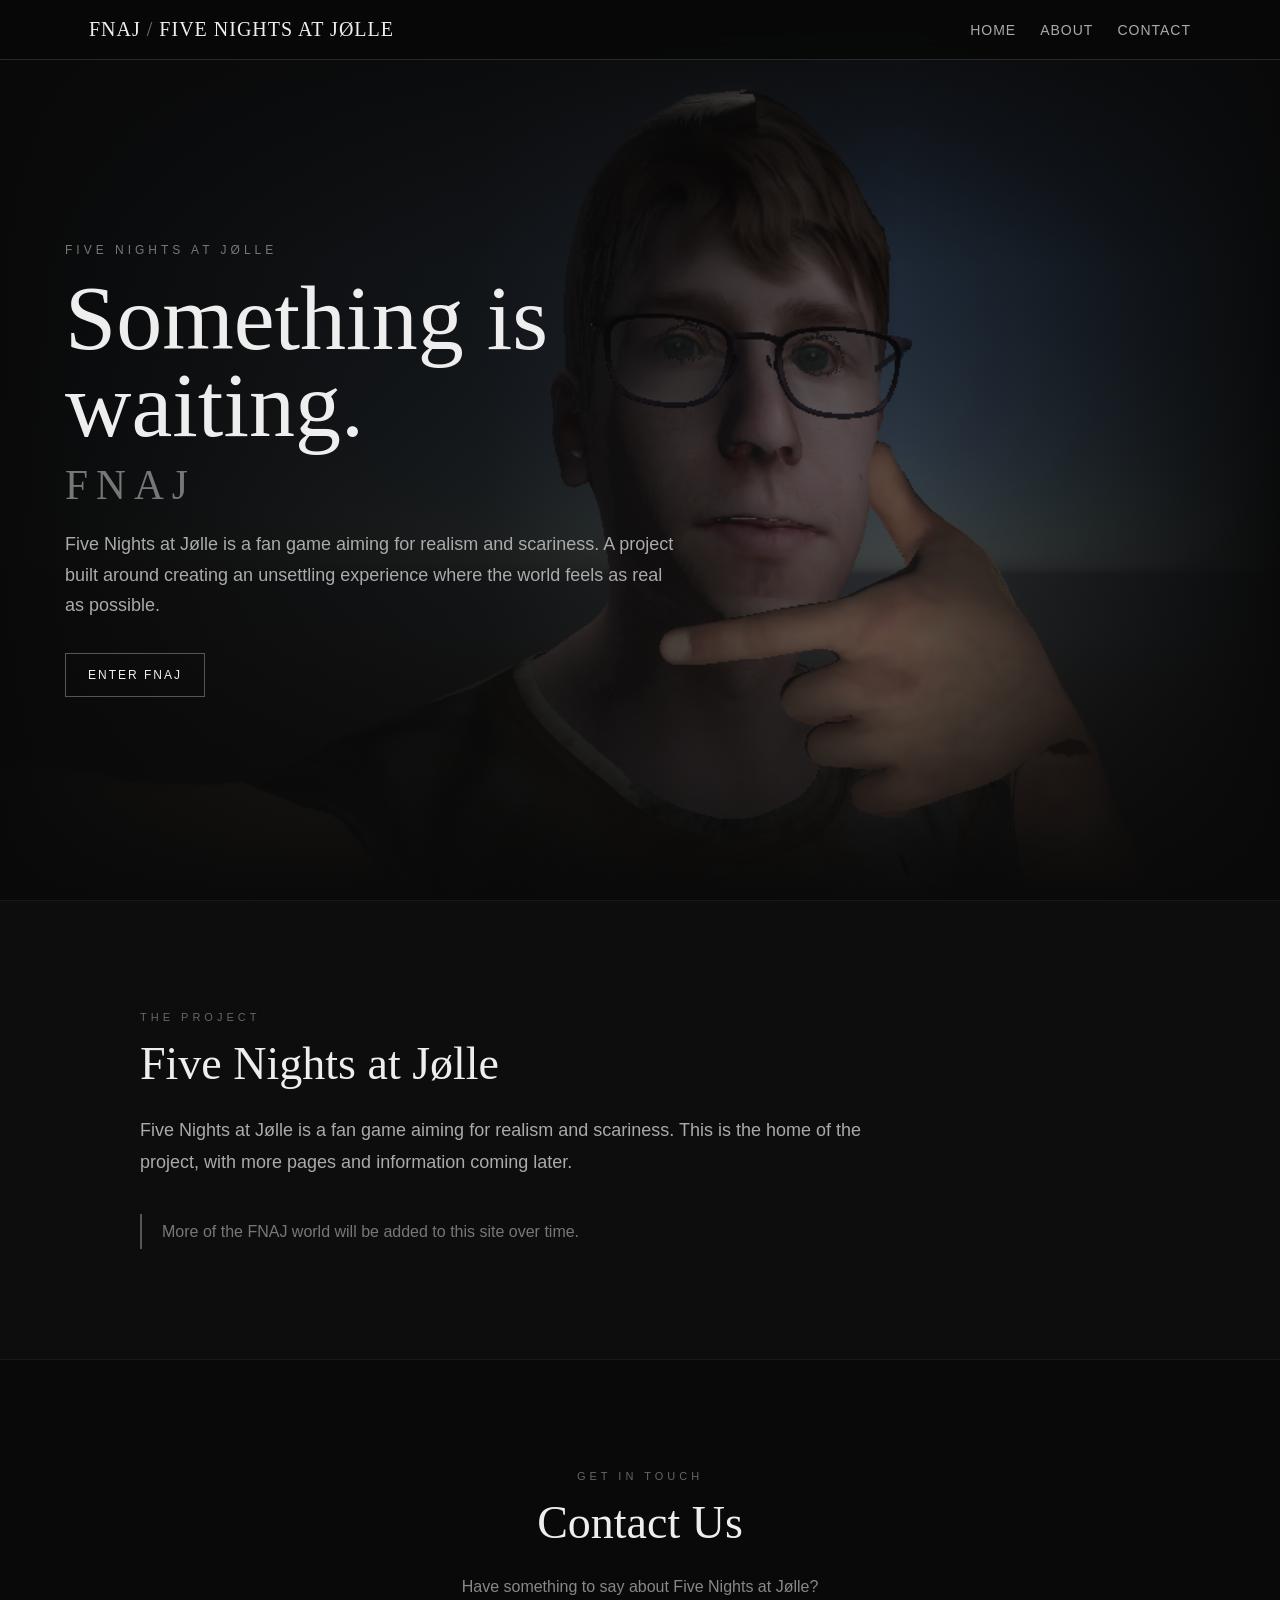
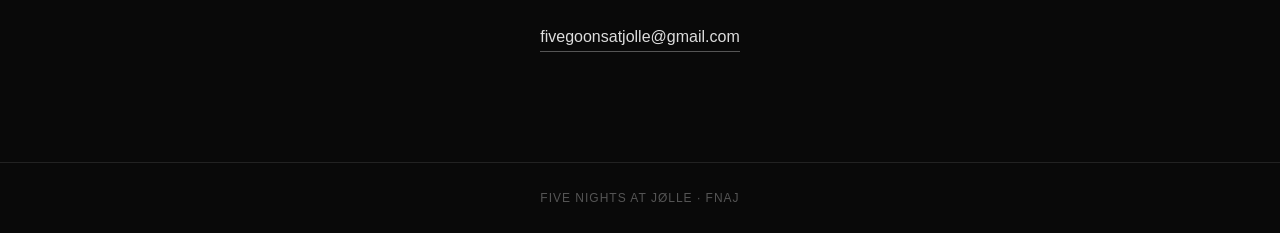
==== index.html @ 57ef349c "Create FNAJ home page" ====
<!DOCTYPE html>
<html lang="en">
<head>
<meta charset="UTF-8">
<meta name="viewport" content="width=device-width, initial-scale=1.0">
<title>Five Nights at Jølle — FNAJ</title>
<style>
*{box-sizing:border-box}
html{scroll-behavior:smooth}
body{margin:0;background:#090909;color:#ddd;font-family:Arial,Helvetica,sans-serif}
header{position:fixed;top:0;left:0;right:0;z-index:10;background:rgba(8,8,8,.92);border-bottom:1px solid #292929;backdrop-filter:blur(10px)}
.nav{max-width:1150px;margin:auto;padding:18px 24px;display:flex;align-items:center;justify-content:space-between;gap:20px}
.logo{font-family:Georgia,serif;font-size:20px;color:#eee;letter-spacing:1px}
.logo span{color:#777}
nav{display:flex;gap:24px}
nav a{color:#aaa;text-decoration:none;font-size:14px;text-transform:uppercase;letter-spacing:1px}
nav a:hover{color:#fff}
.hero{min-height:100vh;display:flex;align-items:center;position:relative;overflow:hidden;padding:110px 24px 70px}
.hero:before{content:"";position:absolute;inset:0;background:linear-gradient(90deg,#090909 0%,rgba(9,9,9,.78) 38%,rgba(9,9,9,.28) 70%,#090909 100%),linear-gradient(0deg,#090909 0%,transparent 30%,transparent 70%,#090909 100%),url("Skjermbilde%202026-09-27%20214933.png") center/cover no-repeat;filter:grayscale(.3);transform:scale(1.02)}
.hero-content{position:relative;z-index:1;max-width:1150px;width:100%;margin:auto}
.eyebrow{font-size:12px;letter-spacing:4px;color:#777;text-transform:uppercase;margin-bottom:18px}
h1{font-family:Georgia,serif;font-size:clamp(48px,8vw,92px);line-height:.95;font-weight:400;margin:0 0 24px;color:#eee;max-width:800px}
h1 span{display:block;color:#777;font-size:.45em;letter-spacing:8px;margin-top:16px}
.hero p{max-width:620px;font-size:18px;line-height:1.7;color:#aaa;margin:0 0 32px}
.button{display:inline-block;border:1px solid #555;color:#eee;text-decoration:none;padding:14px 22px;text-transform:uppercase;letter-spacing:2px;font-size:12px;transition:.2s}
.button:hover{background:#eee;color:#090909}
section{padding:110px 24px}
.container{max-width:1000px;margin:auto}
.section-label{color:#666;text-transform:uppercase;letter-spacing:4px;font-size:11px;margin-bottom:14px}
h2{font-family:Georgia,serif;font-size:46px;font-weight:400;margin:0 0 24px;color:#eee}
.about{background:#0d0d0d;border-top:1px solid #191919;border-bottom:1px solid #191919}
.about p{max-width:760px;color:#aaa;font-size:18px;line-height:1.8}
.note{margin-top:35px;border-left:2px solid #555;padding:4px 0 4px 20px;color:#777;line-height:1.7}
.contact{text-align:center}
.contact p{color:#888;line-height:1.7}
.email{display:inline-block;margin-top:12px;color:#ddd;text-decoration:none;border-bottom:1px solid #555;padding-bottom:5px}
.email:hover{color:#fff;border-color:#fff}
footer{border-top:1px solid #222;padding:28px 24px;color:#555;text-align:center;font-size:12px;letter-spacing:1px}
@media(max-width:700px){
.nav{padding:16px}
nav{gap:12px}
nav a{font-size:10px}
.hero{padding-left:18px;padding-right:18px}
.hero:before{background:linear-gradient(90deg,#090909 0%,rgba(9,9,9,.72) 100%),linear-gradient(0deg,#090909 0%,transparent 45%,#090909 100%),url("Skjermbilde%202026-09-27%20214933.png") center/cover no-repeat}
h2{font-size:38px}
section{padding:80px 20px}
}
</style>
</head>
<body>
<header>
<div class="nav">
<div class="logo">FNAJ <span>/</span> FIVE NIGHTS AT JØLLE</div>
<nav>
<a href="#home">Home</a>
<a href="#about">About</a>
<a href="#contact">Contact</a>
</nav>
</div>
</header>

<main>
<section class="hero" id="home">
<div class="hero-content">
<div class="eyebrow">Five Nights at Jølle</div>
<h1>Something is waiting.<span>FNAJ</span></h1>
<p>Five Nights at Jølle is a fan game aiming for realism and scariness. A project built around creating an unsettling experience where the world feels as real as possible.</p>
<a class="button" href="#about">Enter FNAJ</a>
</div>
</section>

<section class="about" id="about">
<div class="container">
<div class="section-label">The Project</div>
<h2>Five Nights at Jølle</h2>
<p>Five Nights at Jølle is a fan game aiming for realism and scariness. This is the home of the project, with more pages and information coming later.</p>
<div class="note">More of the FNAJ world will be added to this site over time.</div>
</div>
</section>

<section class="contact" id="contact">
<div class="container">
<div class="section-label">Get in touch</div>
<h2>Contact Us</h2>
<p>Have something to say about Five Nights at Jølle?</p>
<a class="email" href="mailto:fivegoonsatjolle@gmail.com">fivegoonsatjolle@gmail.com</a>
</div>
</section>
</main>

<footer>FIVE NIGHTS AT JØLLE · FNAJ</footer>
</body>
</html>
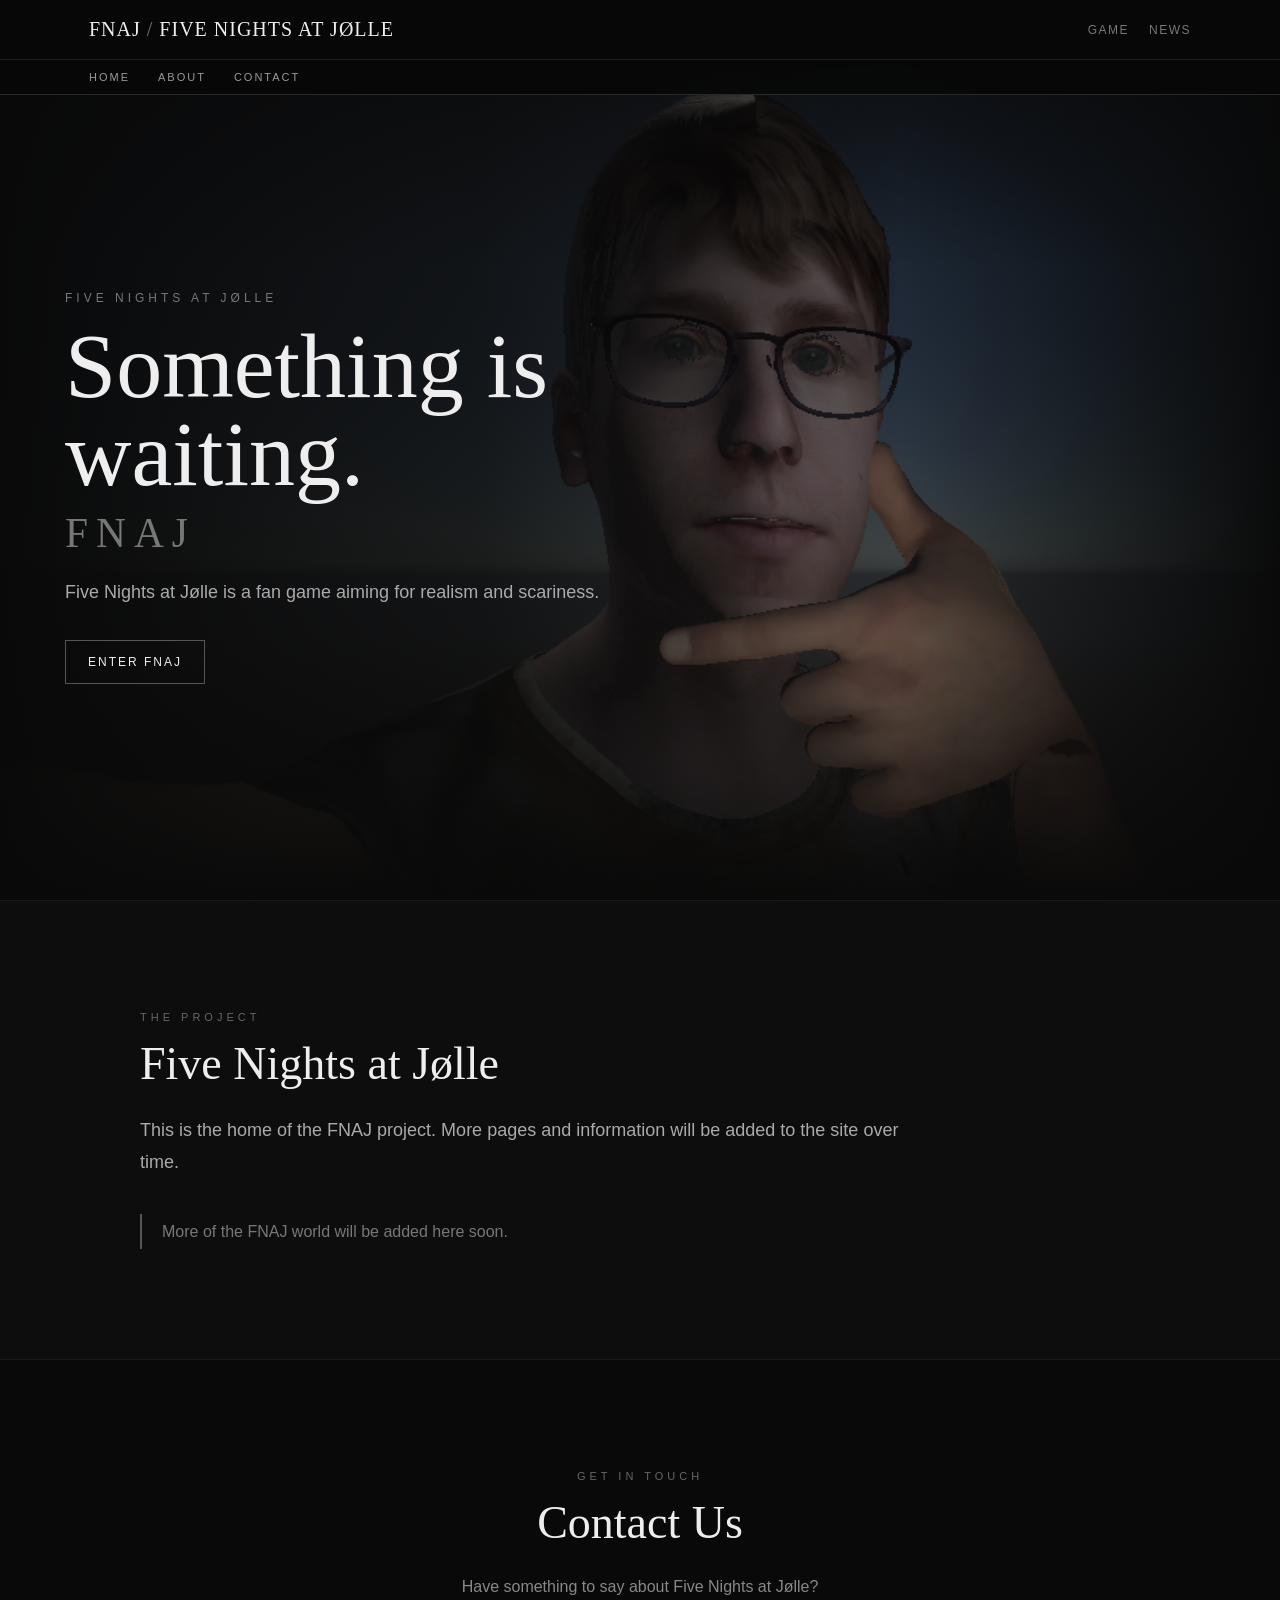
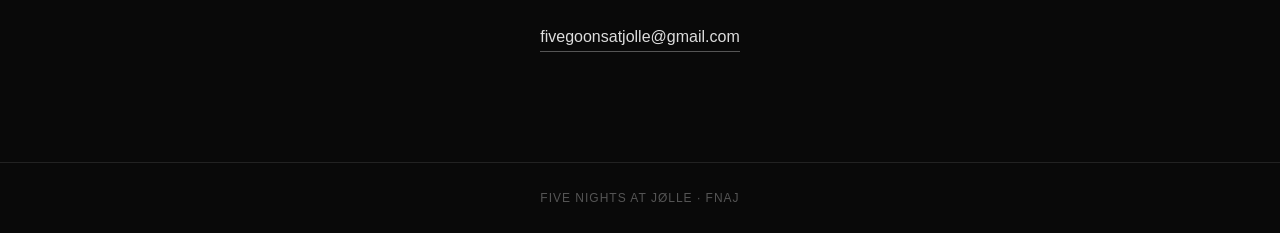
==== commit 1551abf9: "Refine FNAJ navigation and home page" ====
--- a/index.html
+++ b/index.html
@@ -8,14 +8,18 @@
 *{box-sizing:border-box}
 html{scroll-behavior:smooth}
 body{margin:0;background:#090909;color:#ddd;font-family:Arial,Helvetica,sans-serif}
-header{position:fixed;top:0;left:0;right:0;z-index:10;background:rgba(8,8,8,.92);border-bottom:1px solid #292929;backdrop-filter:blur(10px)}
-.nav{max-width:1150px;margin:auto;padding:18px 24px;display:flex;align-items:center;justify-content:space-between;gap:20px}
+header{position:fixed;top:0;left:0;right:0;z-index:10;background:rgba(8,8,8,.94);border-bottom:1px solid #292929;backdrop-filter:blur(10px)}
+.topbar{max-width:1150px;margin:auto;padding:18px 24px;display:flex;align-items:center;justify-content:space-between}
 .logo{font-family:Georgia,serif;font-size:20px;color:#eee;letter-spacing:1px}
 .logo span{color:#777}
-nav{display:flex;gap:24px}
-nav a{color:#aaa;text-decoration:none;font-size:14px;text-transform:uppercase;letter-spacing:1px}
-nav a:hover{color:#fff}
-.hero{min-height:100vh;display:flex;align-items:center;position:relative;overflow:hidden;padding:110px 24px 70px}
+.top-tabs{display:flex;gap:20px}
+.top-tabs a{color:#777;text-decoration:none;font-size:12px;text-transform:uppercase;letter-spacing:1.5px}
+.top-tabs a:hover{color:#ddd}
+.section-nav{border-top:1px solid #1c1c1c}
+.section-nav-inner{max-width:1150px;margin:auto;padding:11px 24px;display:flex;gap:28px}
+.section-nav a{color:#999;text-decoration:none;font-size:11px;text-transform:uppercase;letter-spacing:2px}
+.section-nav a:hover{color:#fff}
+.hero{min-height:100vh;display:flex;align-items:center;position:relative;overflow:hidden;padding:145px 24px 70px}
 .hero:before{content:"";position:absolute;inset:0;background:linear-gradient(90deg,#090909 0%,rgba(9,9,9,.78) 38%,rgba(9,9,9,.28) 70%,#090909 100%),linear-gradient(0deg,#090909 0%,transparent 30%,transparent 70%,#090909 100%),url("Skjermbilde%202026-09-27%20214933.png") center/cover no-repeat;filter:grayscale(.3);transform:scale(1.02)}
 .hero-content{position:relative;z-index:1;max-width:1150px;width:100%;margin:auto}
 .eyebrow{font-size:12px;letter-spacing:4px;color:#777;text-transform:uppercase;margin-bottom:18px}
@@ -37,9 +41,11 @@
 .email:hover{color:#fff;border-color:#fff}
 footer{border-top:1px solid #222;padding:28px 24px;color:#555;text-align:center;font-size:12px;letter-spacing:1px}
 @media(max-width:700px){
-.nav{padding:16px}
-nav{gap:12px}
-nav a{font-size:10px}
+.topbar{padding:16px}
+.top-tabs{gap:12px}
+.top-tabs a{font-size:9px}
+.section-nav-inner{padding:10px 16px;gap:20px;overflow-x:auto}
+.section-nav a{font-size:9px;white-space:nowrap}
 .hero{padding-left:18px;padding-right:18px}
 .hero:before{background:linear-gradient(90deg,#090909 0%,rgba(9,9,9,.72) 100%),linear-gradient(0deg,#090909 0%,transparent 45%,#090909 100%),url("Skjermbilde%202026-09-27%20214933.png") center/cover no-repeat}
 h2{font-size:38px}
@@ -49,13 +55,19 @@
 </head>
 <body>
 <header>
-<div class="nav">
+<div class="topbar">
 <div class="logo">FNAJ <span>/</span> FIVE NIGHTS AT JØLLE</div>
-<nav>
+<div class="top-tabs">
+<a href="#">Game</a>
+<a href="#">News</a>
+</div>
+</div>
+<div class="section-nav">
+<div class="section-nav-inner">
 <a href="#home">Home</a>
 <a href="#about">About</a>
 <a href="#contact">Contact</a>
-</nav>
+</div>
 </div>
 </header>
 
@@ -64,7 +76,7 @@
 <div class="hero-content">
 <div class="eyebrow">Five Nights at Jølle</div>
 <h1>Something is waiting.<span>FNAJ</span></h1>
-<p>Five Nights at Jølle is a fan game aiming for realism and scariness. A project built around creating an unsettling experience where the world feels as real as possible.</p>
+<p>Five Nights at Jølle is a fan game aiming for realism and scariness.</p>
 <a class="button" href="#about">Enter FNAJ</a>
 </div>
 </section>
@@ -73,8 +85,8 @@
 <div class="container">
 <div class="section-label">The Project</div>
 <h2>Five Nights at Jølle</h2>
-<p>Five Nights at Jølle is a fan game aiming for realism and scariness. This is the home of the project, with more pages and information coming later.</p>
-<div class="note">More of the FNAJ world will be added to this site over time.</div>
+<p>This is the home of the FNAJ project. More pages and information will be added to the site over time.</p>
+<div class="note">More of the FNAJ world will be added here soon.</div>
 </div>
 </section>
 
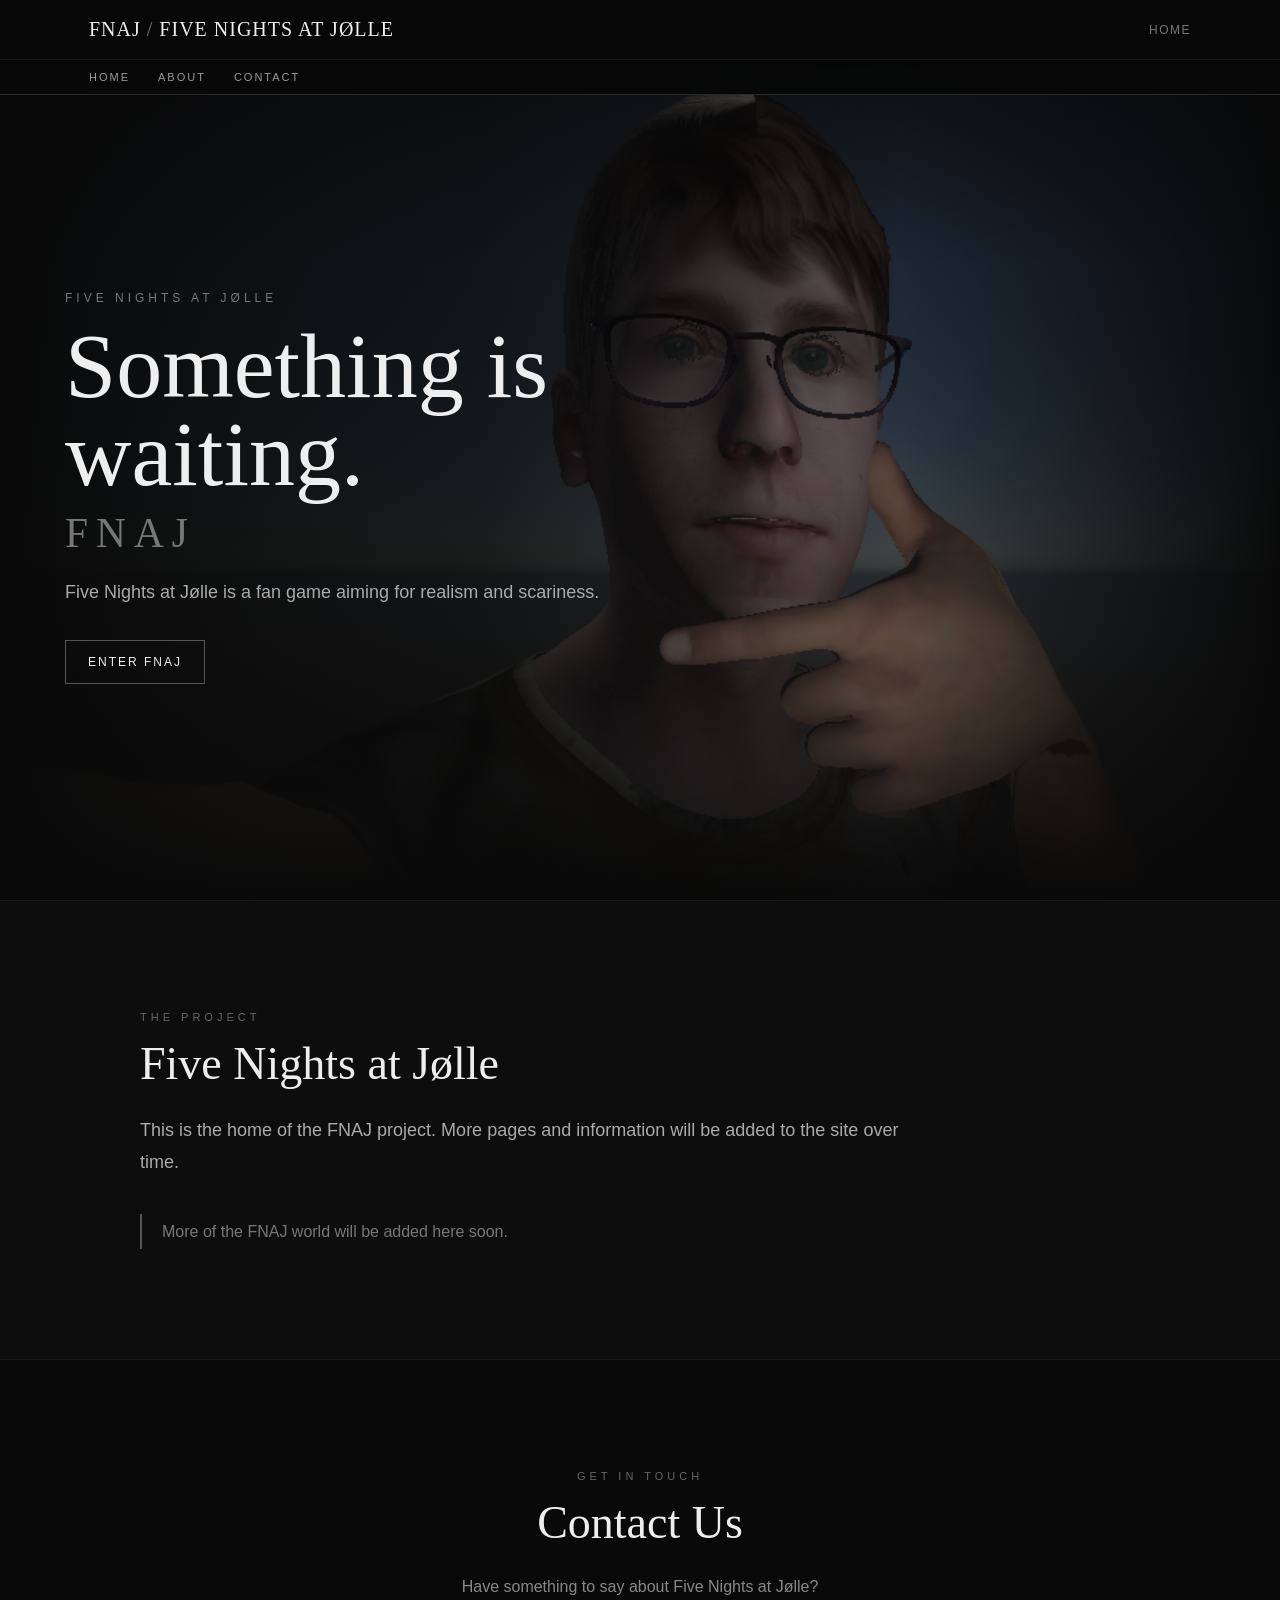
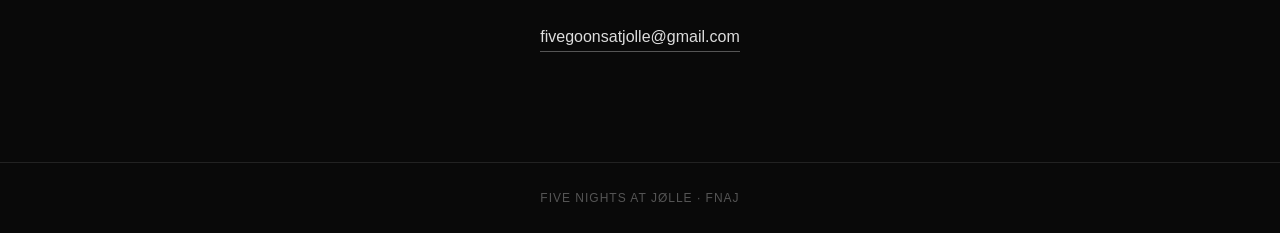
==== commit 4b9d261f: "Simplify top navigation to Home" ====
--- a/index.html
+++ b/index.html
@@ -58,8 +58,7 @@
 <div class="topbar">
 <div class="logo">FNAJ <span>/</span> FIVE NIGHTS AT JØLLE</div>
 <div class="top-tabs">
-<a href="#">Game</a>
-<a href="#">News</a>
+<a href="#home">Home</a>
 </div>
 </div>
 <div class="section-nav">
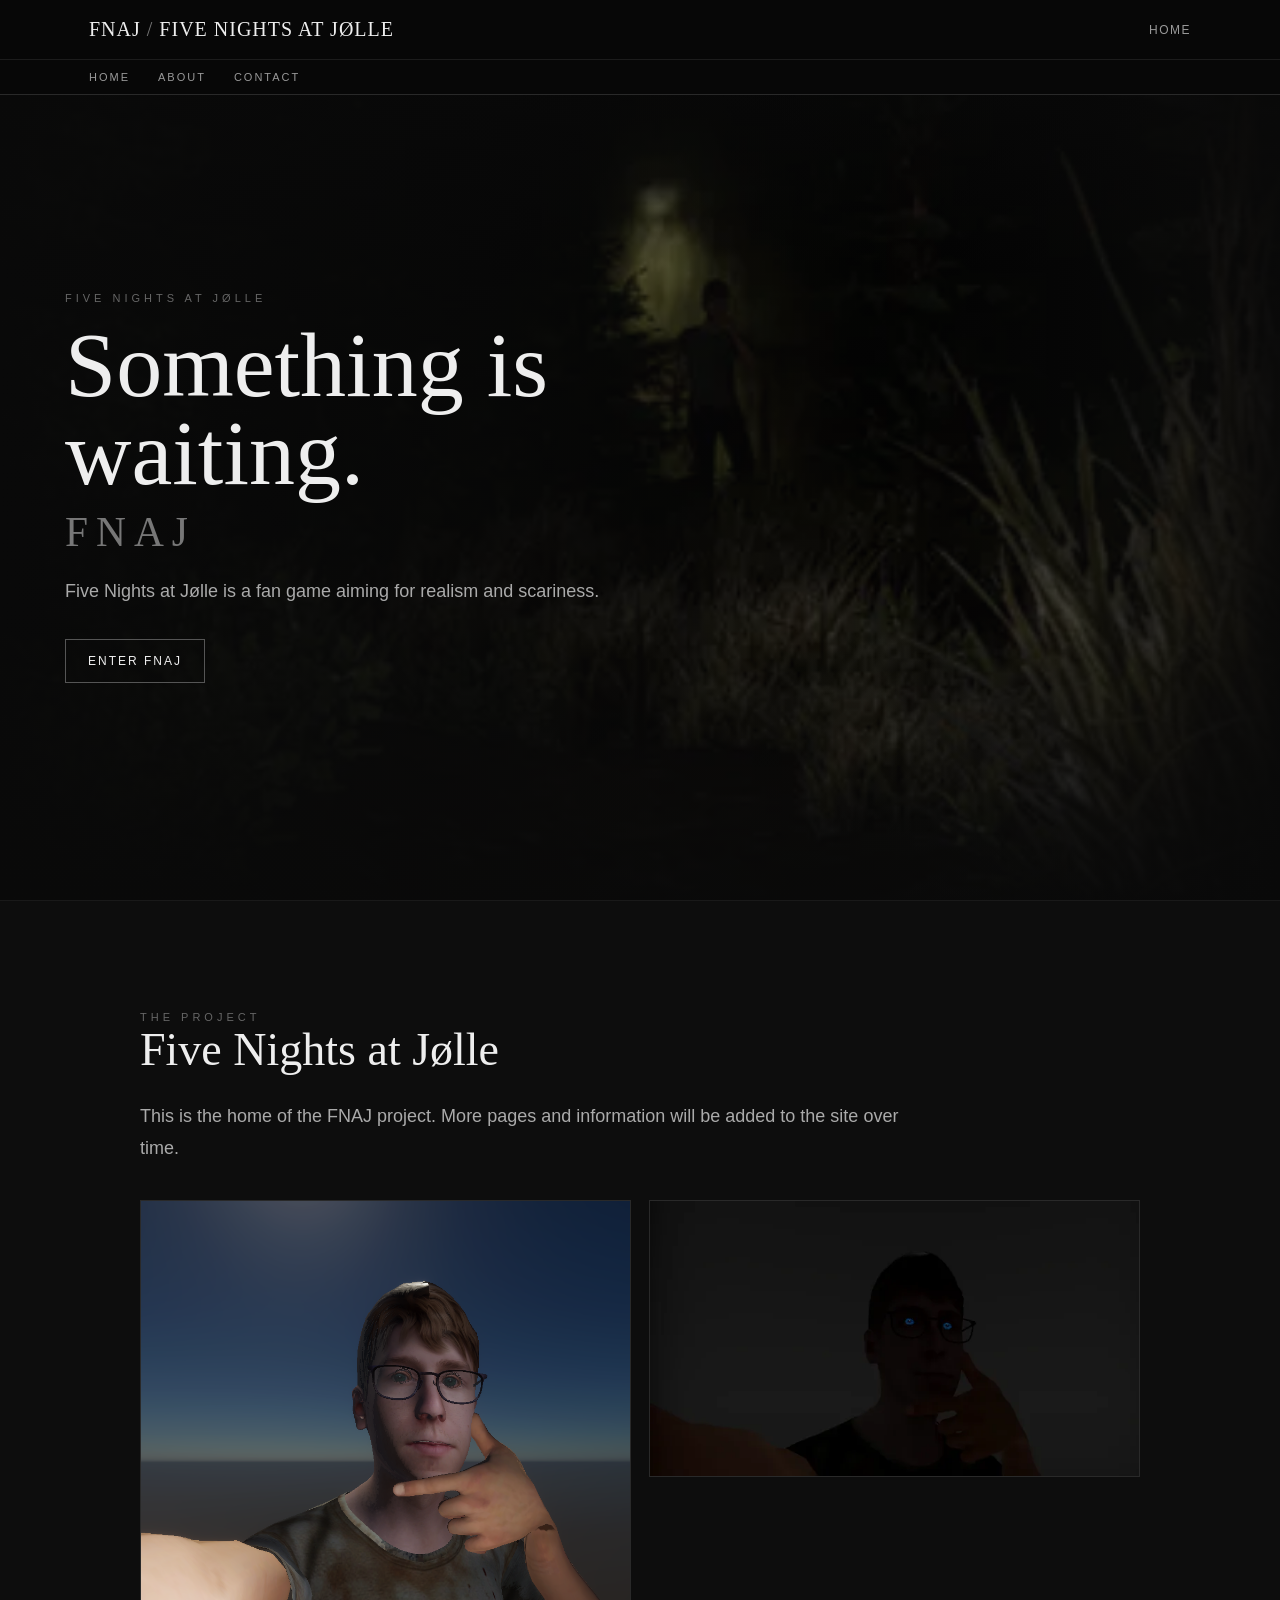
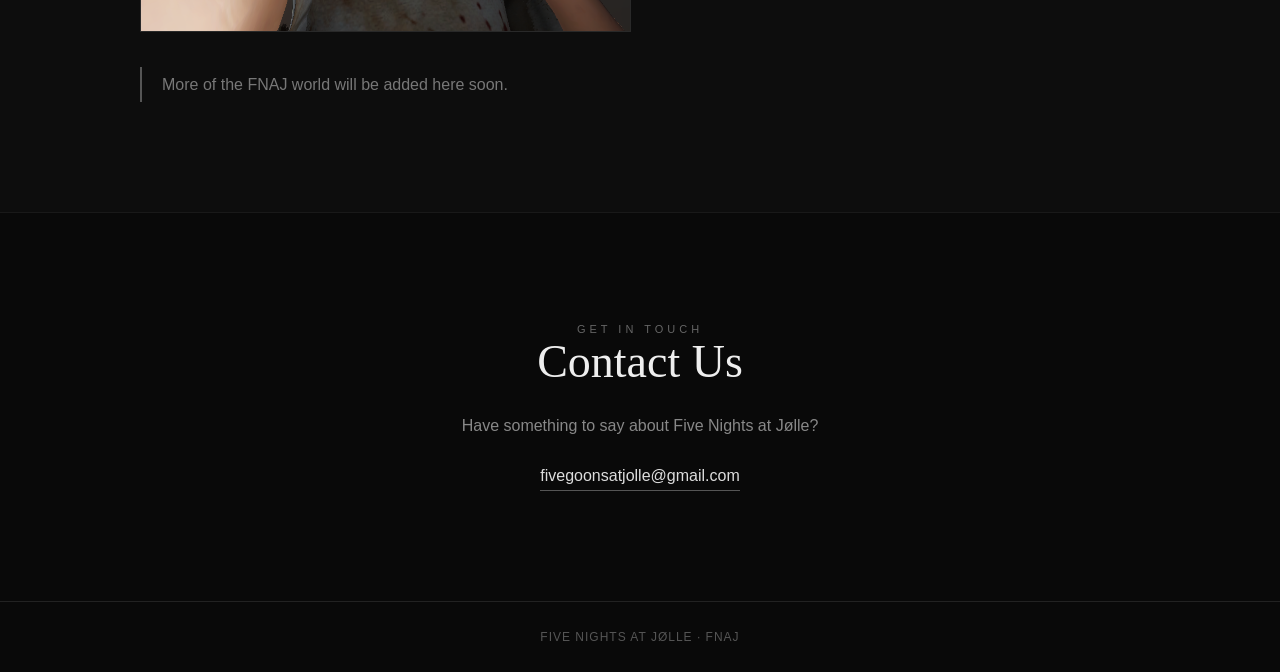
==== commit fac2a83a: "Fix GitHub Pages entry point" ====
--- a/index.html
+++ b/index.html
@@ -1,104 +1 @@
-<!DOCTYPE html>
-<html lang="en">
-<head>
-<meta charset="UTF-8">
-<meta name="viewport" content="width=device-width, initial-scale=1.0">
-<title>Five Nights at Jølle — FNAJ</title>
-<style>
-*{box-sizing:border-box}
-html{scroll-behavior:smooth}
-body{margin:0;background:#090909;color:#ddd;font-family:Arial,Helvetica,sans-serif}
-header{position:fixed;top:0;left:0;right:0;z-index:10;background:rgba(8,8,8,.94);border-bottom:1px solid #292929;backdrop-filter:blur(10px)}
-.topbar{max-width:1150px;margin:auto;padding:18px 24px;display:flex;align-items:center;justify-content:space-between}
-.logo{font-family:Georgia,serif;font-size:20px;color:#eee;letter-spacing:1px}
-.logo span{color:#777}
-.top-tabs{display:flex;gap:20px}
-.top-tabs a{color:#777;text-decoration:none;font-size:12px;text-transform:uppercase;letter-spacing:1.5px}
-.top-tabs a:hover{color:#ddd}
-.section-nav{border-top:1px solid #1c1c1c}
-.section-nav-inner{max-width:1150px;margin:auto;padding:11px 24px;display:flex;gap:28px}
-.section-nav a{color:#999;text-decoration:none;font-size:11px;text-transform:uppercase;letter-spacing:2px}
-.section-nav a:hover{color:#fff}
-.hero{min-height:100vh;display:flex;align-items:center;position:relative;overflow:hidden;padding:145px 24px 70px}
-.hero:before{content:"";position:absolute;inset:0;background:linear-gradient(90deg,#090909 0%,rgba(9,9,9,.78) 38%,rgba(9,9,9,.28) 70%,#090909 100%),linear-gradient(0deg,#090909 0%,transparent 30%,transparent 70%,#090909 100%),url("Skjermbilde%202026-09-27%20214933.png") center/cover no-repeat;filter:grayscale(.3);transform:scale(1.02)}
-.hero-content{position:relative;z-index:1;max-width:1150px;width:100%;margin:auto}
-.eyebrow{font-size:12px;letter-spacing:4px;color:#777;text-transform:uppercase;margin-bottom:18px}
-h1{font-family:Georgia,serif;font-size:clamp(48px,8vw,92px);line-height:.95;font-weight:400;margin:0 0 24px;color:#eee;max-width:800px}
-h1 span{display:block;color:#777;font-size:.45em;letter-spacing:8px;margin-top:16px}
-.hero p{max-width:620px;font-size:18px;line-height:1.7;color:#aaa;margin:0 0 32px}
-.button{display:inline-block;border:1px solid #555;color:#eee;text-decoration:none;padding:14px 22px;text-transform:uppercase;letter-spacing:2px;font-size:12px;transition:.2s}
-.button:hover{background:#eee;color:#090909}
-section{padding:110px 24px}
-.container{max-width:1000px;margin:auto}
-.section-label{color:#666;text-transform:uppercase;letter-spacing:4px;font-size:11px;margin-bottom:14px}
-h2{font-family:Georgia,serif;font-size:46px;font-weight:400;margin:0 0 24px;color:#eee}
-.about{background:#0d0d0d;border-top:1px solid #191919;border-bottom:1px solid #191919}
-.about p{max-width:760px;color:#aaa;font-size:18px;line-height:1.8}
-.note{margin-top:35px;border-left:2px solid #555;padding:4px 0 4px 20px;color:#777;line-height:1.7}
-.contact{text-align:center}
-.contact p{color:#888;line-height:1.7}
-.email{display:inline-block;margin-top:12px;color:#ddd;text-decoration:none;border-bottom:1px solid #555;padding-bottom:5px}
-.email:hover{color:#fff;border-color:#fff}
-footer{border-top:1px solid #222;padding:28px 24px;color:#555;text-align:center;font-size:12px;letter-spacing:1px}
-@media(max-width:700px){
-.topbar{padding:16px}
-.top-tabs{gap:12px}
-.top-tabs a{font-size:9px}
-.section-nav-inner{padding:10px 16px;gap:20px;overflow-x:auto}
-.section-nav a{font-size:9px;white-space:nowrap}
-.hero{padding-left:18px;padding-right:18px}
-.hero:before{background:linear-gradient(90deg,#090909 0%,rgba(9,9,9,.72) 100%),linear-gradient(0deg,#090909 0%,transparent 45%,#090909 100%),url("Skjermbilde%202026-09-27%20214933.png") center/cover no-repeat}
-h2{font-size:38px}
-section{padding:80px 20px}
-}
-</style>
-</head>
-<body>
-<header>
-<div class="topbar">
-<div class="logo">FNAJ <span>/</span> FIVE NIGHTS AT JØLLE</div>
-<div class="top-tabs">
-<a href="#home">Home</a>
-</div>
-</div>
-<div class="section-nav">
-<div class="section-nav-inner">
-<a href="#home">Home</a>
-<a href="#about">About</a>
-<a href="#contact">Contact</a>
-</div>
-</div>
-</header>
-
-<main>
-<section class="hero" id="home">
-<div class="hero-content">
-<div class="eyebrow">Five Nights at Jølle</div>
-<h1>Something is waiting.<span>FNAJ</span></h1>
-<p>Five Nights at Jølle is a fan game aiming for realism and scariness.</p>
-<a class="button" href="#about">Enter FNAJ</a>
-</div>
-</section>
-
-<section class="about" id="about">
-<div class="container">
-<div class="section-label">The Project</div>
-<h2>Five Nights at Jølle</h2>
-<p>This is the home of the FNAJ project. More pages and information will be added to the site over time.</p>
-<div class="note">More of the FNAJ world will be added here soon.</div>
-</div>
-</section>
-
-<section class="contact" id="contact">
-<div class="container">
-<div class="section-label">Get in touch</div>
-<h2>Contact Us</h2>
-<p>Have something to say about Five Nights at Jølle?</p>
-<a class="email" href="mailto:fivegoonsatjolle@gmail.com">fivegoonsatjolle@gmail.com</a>
-</div>
-</section>
-</main>
-
-<footer>FIVE NIGHTS AT JØLLE · FNAJ</footer>
-</body>
-</html>+<!DOCTYPE html><html lang="en"><head><meta charset="UTF-8"><meta name="viewport" content="width=device-width,initial-scale=1.0"><meta http-equiv="refresh" content="0; url=home/"><title>Five Nights at Jølle</title><script>window.location.replace("home/");</script></head><body></body></html>
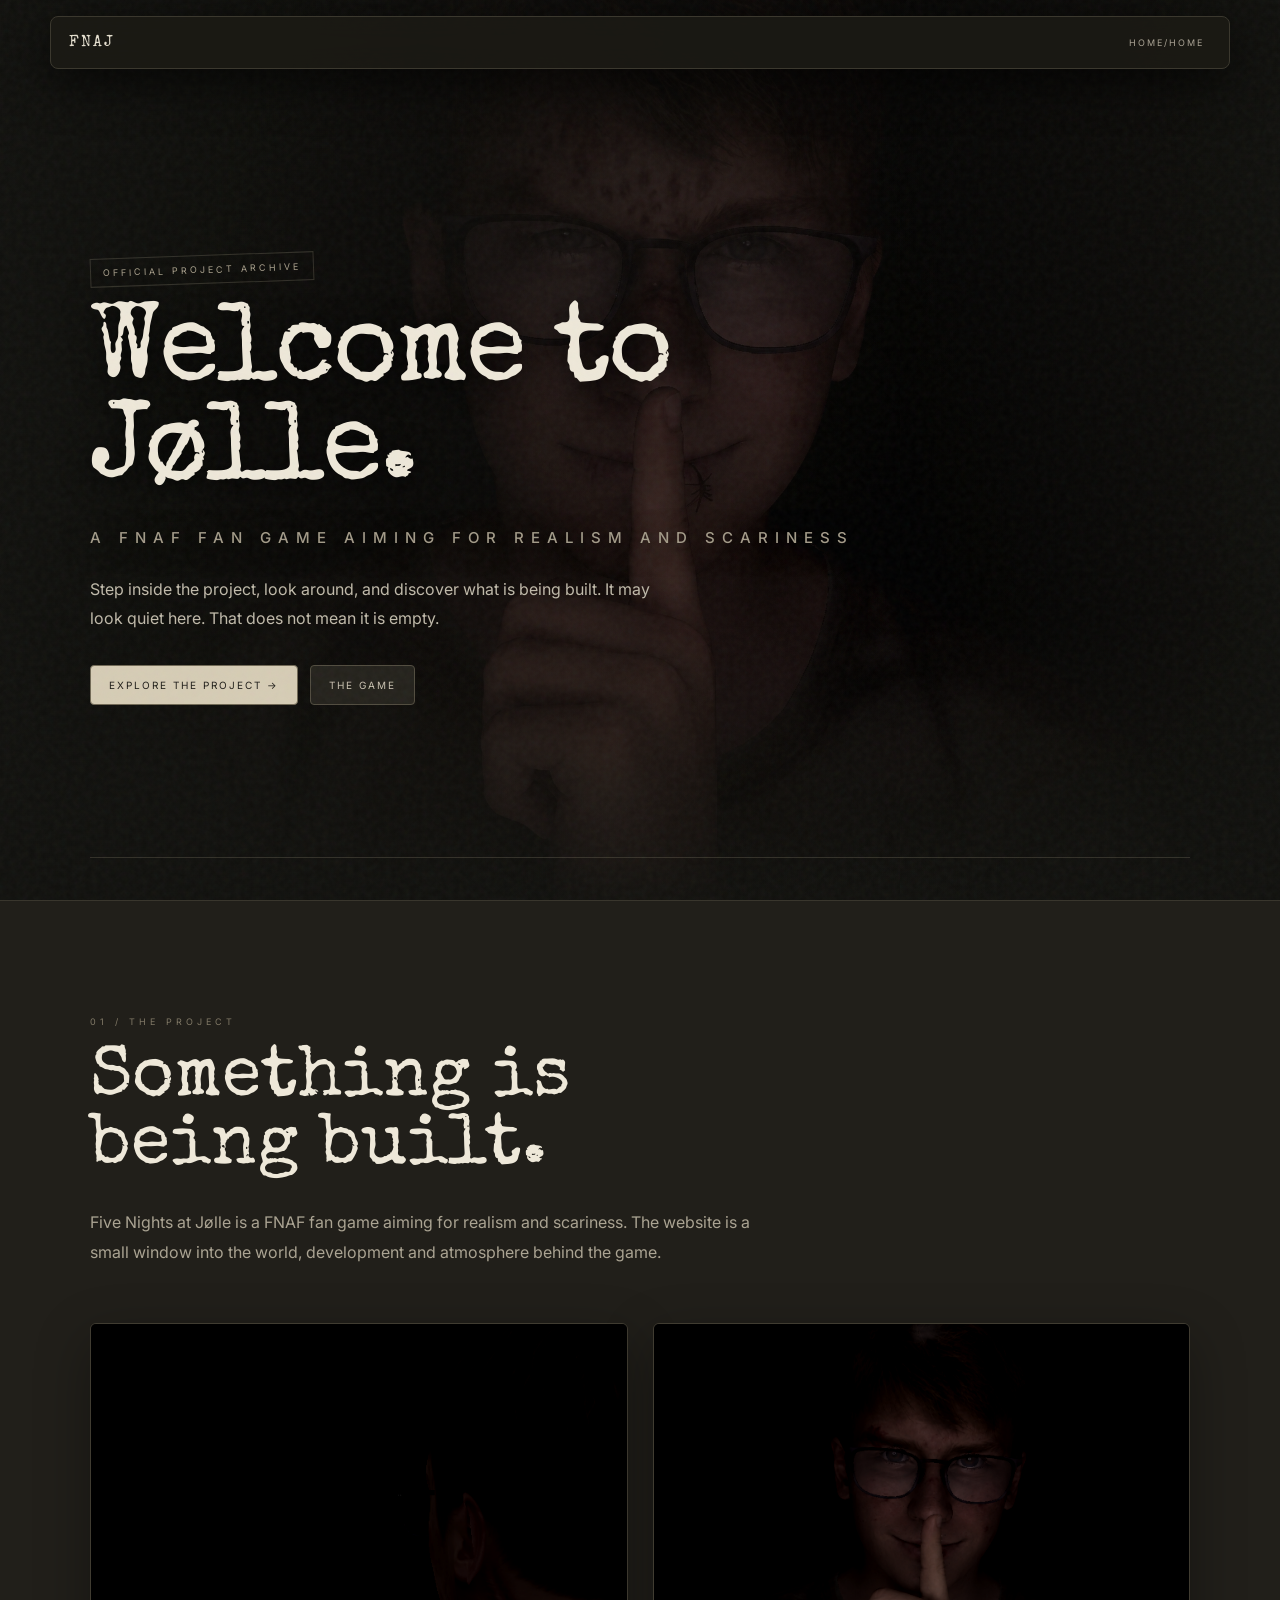
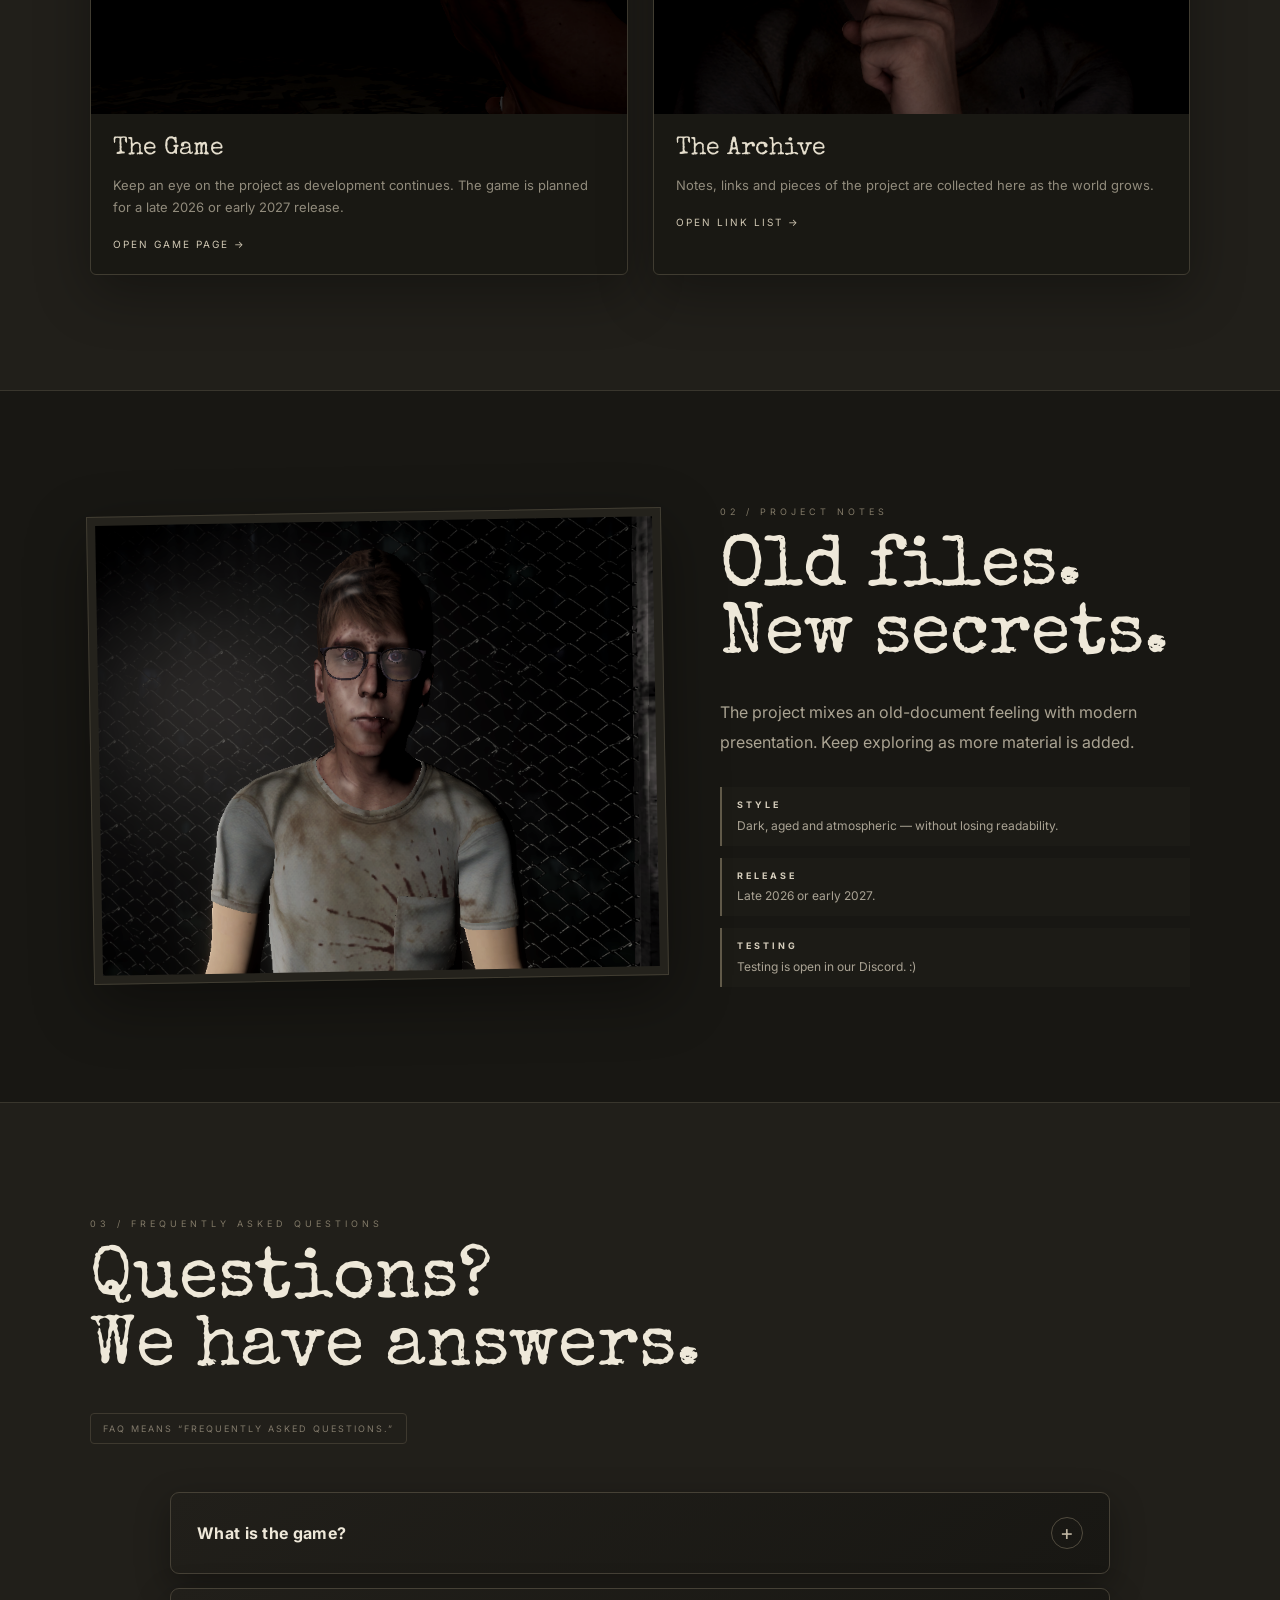
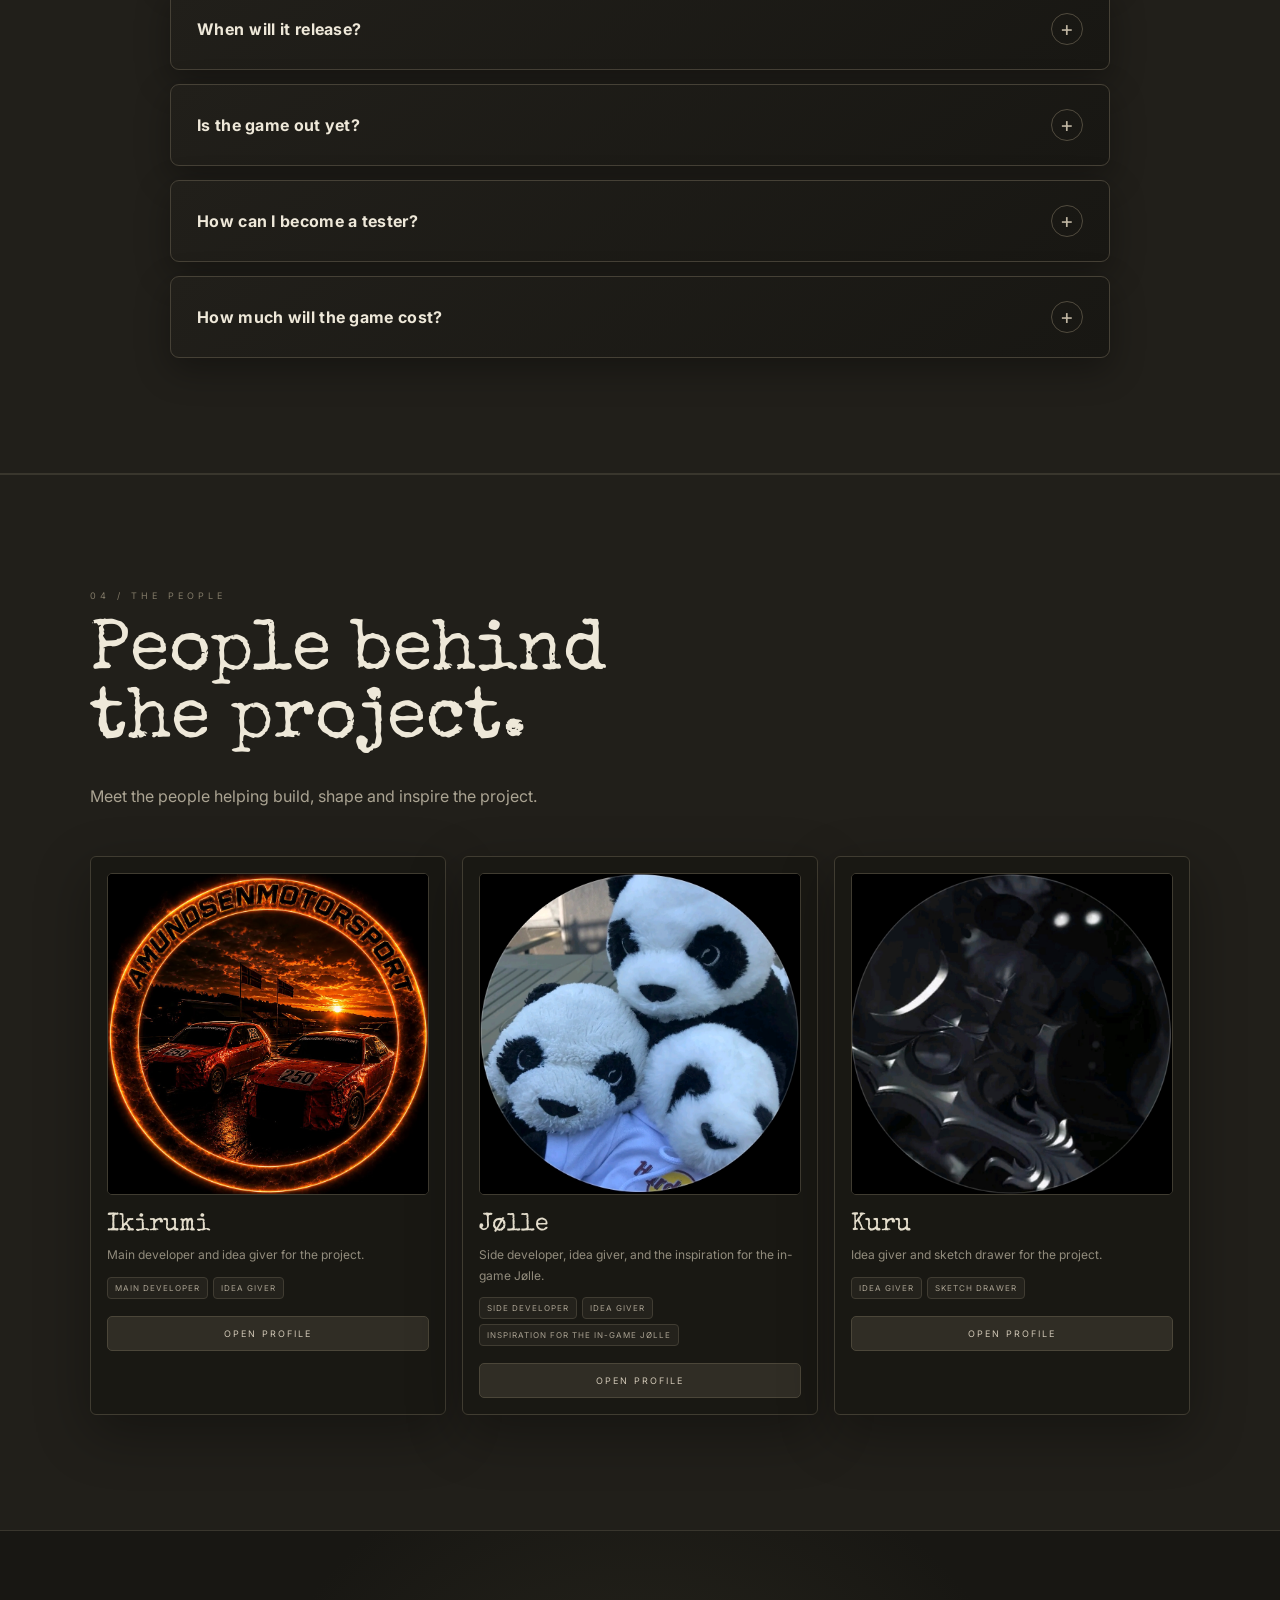
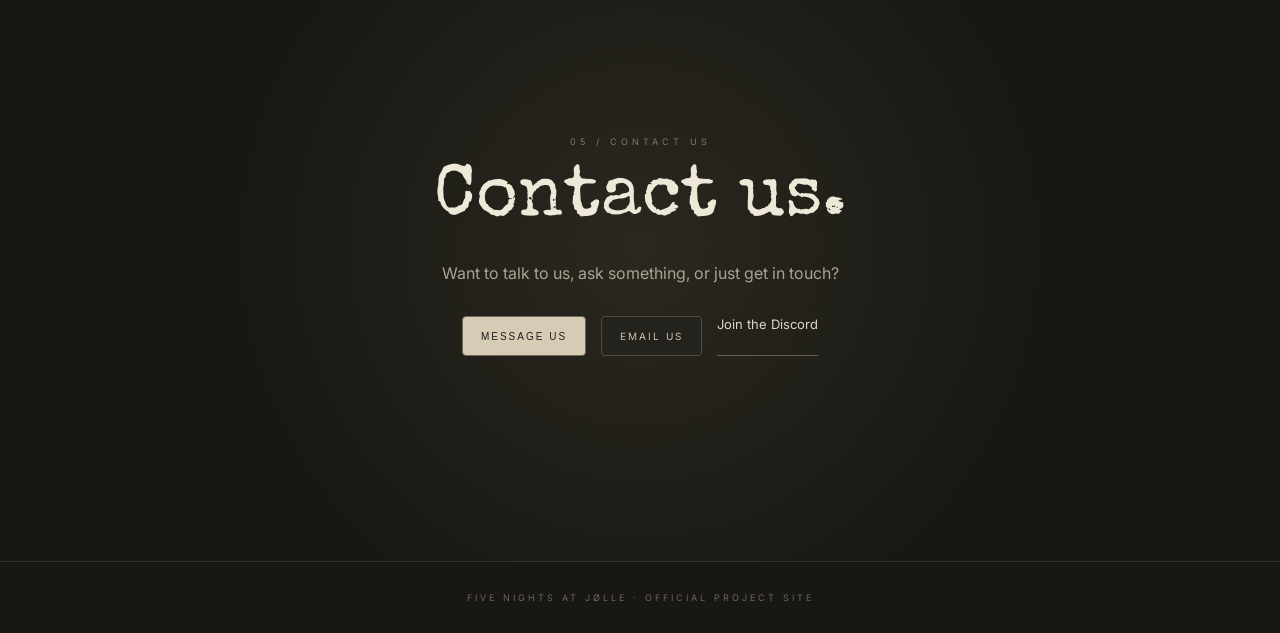
==== commit 6a03ec82: "Add website favicon image" ====
--- a/index.html
+++ b/index.html
@@ -1 +1 @@
-<!DOCTYPE html><html lang="en"><head><meta charset="UTF-8"><meta name="viewport" content="width=device-width,initial-scale=1.0"><meta http-equiv="refresh" content="0; url=home/"><title>Five Nights at Jølle</title><script>window.location.replace("home/");</script></head><body></body></html>+<!DOCTYPE html><html lang="en"><head><link rel="icon" type="image/webp" href="Images/1102960-crop0_225_1314_554-qpcmmsx4-v4.webp?v=20261008"><meta charset="UTF-8"><meta name="viewport" content="width=device-width,initial-scale=1.0"><meta http-equiv="refresh" content="0; url=home/"><title>Five Nights at Jølle</title><script>window.location.replace("home/");</script></head><body></body></html>
